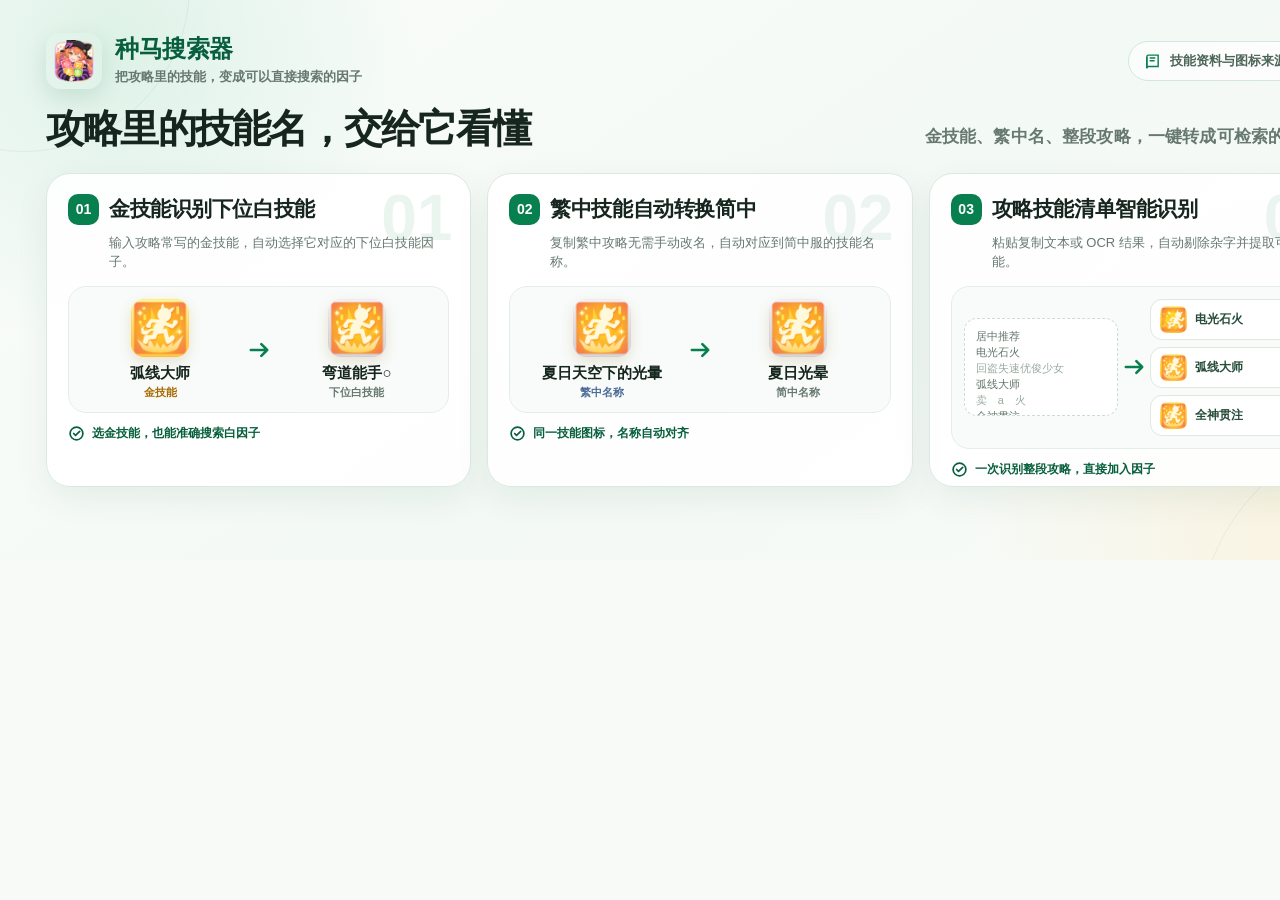
==== media/feature-intro/index.html @ c753af26 "docs: add skill recognition feature banner" ====
<!doctype html>
<html lang="zh-CN">
<head>
  <meta charset="utf-8">
  <meta name="viewport" content="width=device-width, initial-scale=1">
  <title>种马搜索器 · 技能识别功能介绍</title>
  <style>
    :root {
      --brand: #087f4f;
      --brand-deep: #075f3d;
      --brand-soft: #e8f6ee;
      --ink: #16251e;
      --muted: #66786f;
      --line: #dce9e1;
      --paper: #f7faf7;
      --gold: #f5a623;
      --blue: #4b6b96;
    }

    * { box-sizing: border-box; }

    html,
    body {
      width: 1400px;
      height: 560px;
      margin: 0;
      overflow: hidden;
      font-family: "Microsoft YaHei", "PingFang SC", "Noto Sans CJK SC", sans-serif;
      color: var(--ink);
      background: var(--paper);
    }

    .canvas {
      position: relative;
      width: 1400px;
      height: 560px;
      padding: 32px 46px 34px;
      isolation: isolate;
      background:
        radial-gradient(circle at 8% 8%, rgba(31, 170, 103, .13), transparent 22%),
        radial-gradient(circle at 94% 92%, rgba(255, 188, 70, .13), transparent 24%),
        linear-gradient(145deg, #fbfdfb 0%, #f3f9f5 54%, #f9fbf7 100%);
    }

    .canvas::before,
    .canvas::after {
      content: "";
      position: absolute;
      z-index: -1;
      border: 1px solid rgba(8, 127, 79, .08);
      border-radius: 999px;
    }

    .canvas::before { width: 330px; height: 330px; left: -142px; top: -180px; }
    .canvas::after { width: 410px; height: 410px; right: -210px; bottom: -280px; }

    .topbar {
      display: flex;
      align-items: center;
      justify-content: space-between;
      height: 58px;
    }

    .brand {
      display: flex;
      align-items: center;
      gap: 13px;
    }

    .brand img {
      width: 56px;
      height: 56px;
      border-radius: 14px;
      box-shadow: 0 8px 22px rgba(13, 95, 61, .13);
    }

    .brand strong {
      display: block;
      color: var(--brand-deep);
      font-size: 24px;
      line-height: 1.1;
      letter-spacing: -.02em;
    }

    .brand span {
      display: block;
      margin-top: 5px;
      color: var(--muted);
      font-size: 13px;
      font-weight: 600;
    }

    .source {
      display: flex;
      align-items: center;
      gap: 9px;
      padding: 10px 15px;
      border: 1px solid #d4e7da;
      border-radius: 999px;
      color: #4e665a;
      background: rgba(255, 255, 255, .72);
      font-size: 13px;
      font-weight: 700;
    }

    .source svg { width: 17px; height: 17px; color: var(--brand); }

    .hero {
      display: flex;
      align-items: end;
      justify-content: space-between;
      margin-top: 17px;
    }

    h1 {
      margin: 0;
      font-size: 39px;
      line-height: 1.12;
      letter-spacing: -.045em;
    }

    .hero p {
      margin: 0 0 3px;
      color: var(--muted);
      font-size: 17px;
      font-weight: 600;
      letter-spacing: .01em;
    }

    .cards {
      display: grid;
      grid-template-columns: repeat(3, 1fr);
      gap: 16px;
      margin-top: 22px;
    }

    .card {
      position: relative;
      height: 314px;
      overflow: hidden;
      padding: 20px 21px 18px;
      border: 1px solid var(--line);
      border-radius: 24px;
      background: rgba(255, 255, 255, .92);
      box-shadow: 0 12px 34px rgba(20, 73, 48, .07);
    }

    .card::after {
      content: attr(data-index);
      position: absolute;
      top: 12px;
      right: 18px;
      color: rgba(8, 127, 79, .08);
      font-size: 64px;
      font-weight: 900;
      line-height: 1;
    }

    .card-head {
      position: relative;
      z-index: 1;
      display: flex;
      align-items: center;
      gap: 10px;
    }

    .number {
      display: grid;
      width: 31px;
      height: 31px;
      place-items: center;
      border-radius: 10px;
      color: #fff;
      background: var(--brand);
      font-size: 14px;
      font-weight: 900;
    }

    .card h2 {
      margin: 0;
      font-size: 21px;
      line-height: 1.25;
      letter-spacing: -.02em;
    }

    .card > p {
      position: relative;
      z-index: 1;
      min-height: 40px;
      margin: 8px 0 13px 41px;
      color: var(--muted);
      font-size: 13px;
      line-height: 1.5;
    }

    .mapping {
      display: grid;
      grid-template-columns: 1fr 42px 1fr;
      align-items: center;
      min-height: 125px;
      padding: 12px 14px;
      border: 1px solid #e5ede8;
      border-radius: 18px;
      background: #f8fbf9;
    }

    .skill {
      min-width: 0;
      text-align: center;
    }

    .skill img {
      display: block;
      width: 58px;
      height: 58px;
      margin: 0 auto 7px;
      border-radius: 13px;
      box-shadow: 0 5px 13px rgba(138, 91, 12, .15);
    }

    .skill b {
      display: block;
      overflow: hidden;
      font-size: 15px;
      line-height: 1.25;
      white-space: nowrap;
      text-overflow: ellipsis;
    }

    .skill small {
      display: block;
      margin-top: 3px;
      color: var(--muted);
      font-size: 11px;
      font-weight: 700;
    }

    .arrow {
      display: grid;
      place-items: center;
      color: var(--brand);
    }

    .arrow svg { width: 28px; height: 28px; }

    .result {
      display: flex;
      align-items: center;
      gap: 7px;
      margin-top: 12px;
      color: var(--brand-deep);
      font-size: 12px;
      font-weight: 800;
    }

    .result svg { flex: 0 0 auto; width: 17px; height: 17px; }

    .recognition {
      display: grid;
      grid-template-columns: 1fr 32px 1.1fr;
      align-items: center;
      min-height: 125px;
      padding: 12px;
      border: 1px solid #e5ede8;
      border-radius: 18px;
      background: #f8fbf9;
    }

    .ocr {
      height: 98px;
      padding: 10px 11px;
      overflow: hidden;
      border: 1px dashed #cbdcd1;
      border-radius: 13px;
      color: #63766b;
      background: #fff;
      font-size: 11px;
      line-height: 1.45;
    }

    .ocr span { color: #9aaba1; }

    .chips {
      display: grid;
      gap: 7px;
    }

    .chip {
      display: flex;
      align-items: center;
      gap: 8px;
      min-width: 0;
      padding: 6px 9px;
      border: 1px solid #dbe9df;
      border-radius: 12px;
      color: #264c3a;
      background: #fff;
      font-size: 12px;
      font-weight: 800;
    }

    .chip img {
      width: 27px;
      height: 27px;
      flex: 0 0 auto;
      border-radius: 7px;
    }

    .chip span {
      min-width: 0;
      overflow: hidden;
      white-space: nowrap;
      text-overflow: ellipsis;
    }

    .gold-label { color: #a66b00 !important; }
    .traditional-label { color: var(--blue) !important; }
  </style>
</head>
<body>
  <main class="canvas" aria-label="种马搜索器技能识别功能介绍">
    <header class="topbar">
      <div class="brand">
        <img src="assets/app-icon.png" alt="种马搜索器图标">
        <div>
          <strong>种马搜索器</strong>
          <span>把攻略里的技能，变成可以直接搜索的因子</span>
        </div>
      </div>
      <div class="source">
        <svg viewBox="0 0 24 24" fill="none" stroke="currentColor" stroke-width="2" aria-hidden="true"><path d="M4 5.5A2.5 2.5 0 0 1 6.5 3H20v16H6.5A2.5 2.5 0 0 0 4 21.5z"/><path d="M4 5.5v16M8 7h8M8 11h7"/></svg>
        技能资料与图标来源：BWIKI
      </div>
    </header>

    <section class="hero">
      <h1>攻略里的技能名，交给它看懂</h1>
      <p>金技能、繁中名、整段攻略，一键转成可检索的简中因子</p>
    </section>

    <section class="cards">
      <article class="card" data-index="01">
        <div class="card-head"><span class="number">01</span><h2>金技能识别下位白技能</h2></div>
        <p>输入攻略常写的金技能，自动选择它对应的下位白技能因子。</p>
        <div class="mapping">
          <div class="skill">
            <img src="assets/skill-yellow-gold.png" alt="弧线大师技能图标">
            <b>弧线大师</b>
            <small class="gold-label">金技能</small>
          </div>
          <div class="arrow">
            <svg viewBox="0 0 24 24" fill="none" stroke="currentColor" stroke-width="2.2" stroke-linecap="round" stroke-linejoin="round" aria-hidden="true"><path d="M5 12h14M14 7l5 5-5 5"/></svg>
          </div>
          <div class="skill">
            <img src="assets/skill-yellow-normal.png" alt="弯道能手技能图标">
            <b>弯道能手○</b>
            <small>下位白技能</small>
          </div>
        </div>
        <div class="result">
          <svg viewBox="0 0 24 24" fill="none" stroke="currentColor" stroke-width="2.4" stroke-linecap="round" stroke-linejoin="round" aria-hidden="true"><circle cx="12" cy="12" r="9"/><path d="m8 12 2.6 2.6L16.5 9"/></svg>
          选金技能，也能准确搜索白因子
        </div>
      </article>

      <article class="card" data-index="02">
        <div class="card-head"><span class="number">02</span><h2>繁中技能自动转换简中</h2></div>
        <p>复制繁中攻略无需手动改名，自动对应到简中服的技能名称。</p>
        <div class="mapping">
          <div class="skill">
            <img src="assets/skill-yellow-normal.png" alt="夏日天空下的光暈技能图标">
            <b>夏日天空下的光暈</b>
            <small class="traditional-label">繁中名称</small>
          </div>
          <div class="arrow">
            <svg viewBox="0 0 24 24" fill="none" stroke="currentColor" stroke-width="2.2" stroke-linecap="round" stroke-linejoin="round" aria-hidden="true"><path d="M5 12h14M14 7l5 5-5 5"/></svg>
          </div>
          <div class="skill">
            <img src="assets/skill-yellow-normal.png" alt="夏日光晕技能图标">
            <b>夏日光晕</b>
            <small>简中名称</small>
          </div>
        </div>
        <div class="result">
          <svg viewBox="0 0 24 24" fill="none" stroke="currentColor" stroke-width="2.4" stroke-linecap="round" stroke-linejoin="round" aria-hidden="true"><circle cx="12" cy="12" r="9"/><path d="m8 12 2.6 2.6L16.5 9"/></svg>
          同一技能图标，名称自动对齐
        </div>
      </article>

      <article class="card" data-index="03">
        <div class="card-head"><span class="number">03</span><h2>攻略技能清单智能识别</h2></div>
        <p>粘贴复制文本或 OCR 结果，自动剔除杂字并提取可用技能。</p>
        <div class="recognition">
          <div class="ocr">
            居中推荐<br>
            电光石火<br>
            <span>回盗失速优俊少女</span><br>
            弧线大师<br>
            <span>卖　a　火</span><br>
            全神贯注
          </div>
          <div class="arrow">
            <svg viewBox="0 0 24 24" fill="none" stroke="currentColor" stroke-width="2.2" stroke-linecap="round" stroke-linejoin="round" aria-hidden="true"><path d="M5 12h14M14 7l5 5-5 5"/></svg>
          </div>
          <div class="chips">
            <div class="chip"><img src="assets/skill-accel-gold.png" alt=""><span>电光石火</span></div>
            <div class="chip"><img src="assets/skill-yellow-gold.png" alt=""><span>弧线大师</span></div>
            <div class="chip"><img src="assets/skill-yellow-gold.png" alt=""><span>全神贯注</span></div>
          </div>
        </div>
        <div class="result">
          <svg viewBox="0 0 24 24" fill="none" stroke="currentColor" stroke-width="2.4" stroke-linecap="round" stroke-linejoin="round" aria-hidden="true"><circle cx="12" cy="12" r="9"/><path d="m8 12 2.6 2.6L16.5 9"/></svg>
          一次识别整段攻略，直接加入因子
        </div>
      </article>
    </section>
  </main>
</body>
</html>
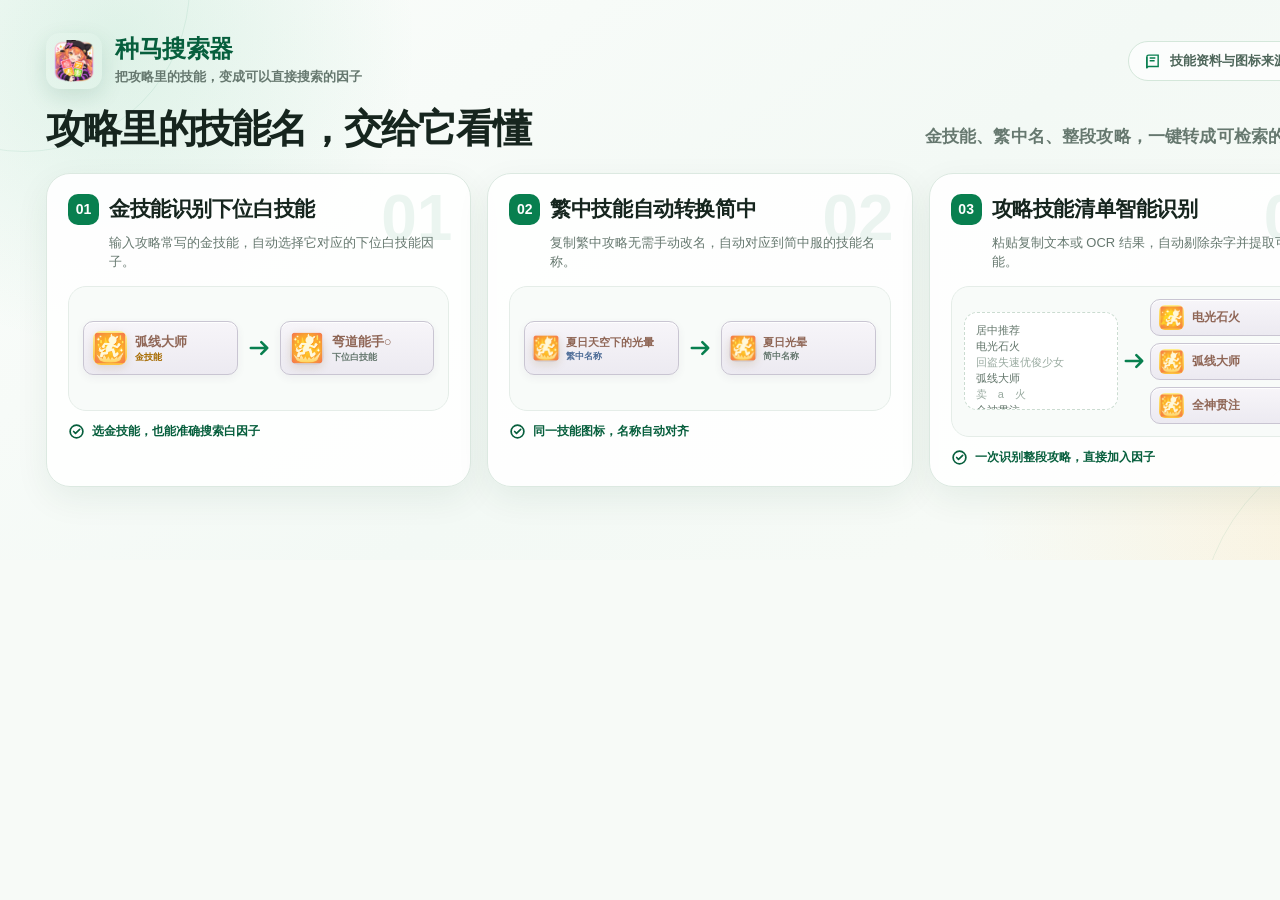
==== commit 73bb149a: "docs: present skills as factor chips" ====
--- a/media/feature-intro/index.html
+++ b/media/feature-intro/index.html
@@ -205,23 +205,38 @@
     }
 
     .skill {
+      display: grid;
+      grid-template-columns: 34px minmax(0, 1fr);
+      grid-template-rows: auto auto;
+      align-items: center;
+      column-gap: 8px;
       min-width: 0;
-      text-align: center;
+      min-height: 54px;
+      padding: 7px 9px;
+      border: 1px solid #c9c5d2;
+      border-radius: 10px;
+      text-align: left;
+      background: linear-gradient(180deg, #f7f5f9 0%, #eceaf1 100%);
+      box-shadow: inset 0 1px 0 rgba(255, 255, 255, .9), 0 3px 8px rgba(67, 56, 83, .06);
     }
 
     .skill img {
       display: block;
-      width: 58px;
-      height: 58px;
-      margin: 0 auto 7px;
-      border-radius: 13px;
-      box-shadow: 0 5px 13px rgba(138, 91, 12, .15);
+      grid-row: 1 / 3;
+      width: 34px;
+      height: 34px;
+      margin: 0;
+      border-radius: 8px;
+      box-shadow: 0 3px 8px rgba(138, 91, 12, .14);
     }
 
     .skill b {
       display: block;
-      overflow: hidden;
-      font-size: 15px;
+      align-self: end;
+      min-width: 0;
+      overflow: hidden;
+      color: #8f6656;
+      font-size: 13px;
       line-height: 1.25;
       white-space: nowrap;
       text-overflow: ellipsis;
@@ -229,11 +244,32 @@
 
     .skill small {
       display: block;
-      margin-top: 3px;
+      align-self: start;
+      min-width: 0;
+      margin-top: 2px;
+      overflow: hidden;
       color: var(--muted);
-      font-size: 11px;
+      font-size: 9px;
       font-weight: 700;
-    }
+      line-height: 1.2;
+      white-space: nowrap;
+      text-overflow: ellipsis;
+    }
+
+    .card:nth-child(2) .skill {
+      grid-template-columns: 28px minmax(0, 1fr);
+      column-gap: 6px;
+      padding-inline: 7px;
+    }
+
+    .card:nth-child(2) .skill img {
+      width: 28px;
+      height: 28px;
+      border-radius: 7px;
+    }
+
+    .card:nth-child(2) .skill b { font-size: 10.5px; }
+    .card:nth-child(2) .skill small { font-size: 8.5px; }
 
     .arrow {
       display: grid;
@@ -290,20 +326,21 @@
       align-items: center;
       gap: 8px;
       min-width: 0;
-      padding: 6px 9px;
-      border: 1px solid #dbe9df;
-      border-radius: 12px;
-      color: #264c3a;
-      background: #fff;
+      padding: 5px 8px;
+      border: 1px solid #c9c5d2;
+      border-radius: 10px;
+      color: #8f6656;
+      background: linear-gradient(180deg, #f7f5f9 0%, #eceaf1 100%);
       font-size: 12px;
       font-weight: 800;
+      box-shadow: inset 0 1px 0 rgba(255, 255, 255, .9);
     }
 
     .chip img {
-      width: 27px;
-      height: 27px;
+      width: 25px;
+      height: 25px;
       flex: 0 0 auto;
-      border-radius: 7px;
+      border-radius: 6px;
     }
 
     .chip span {
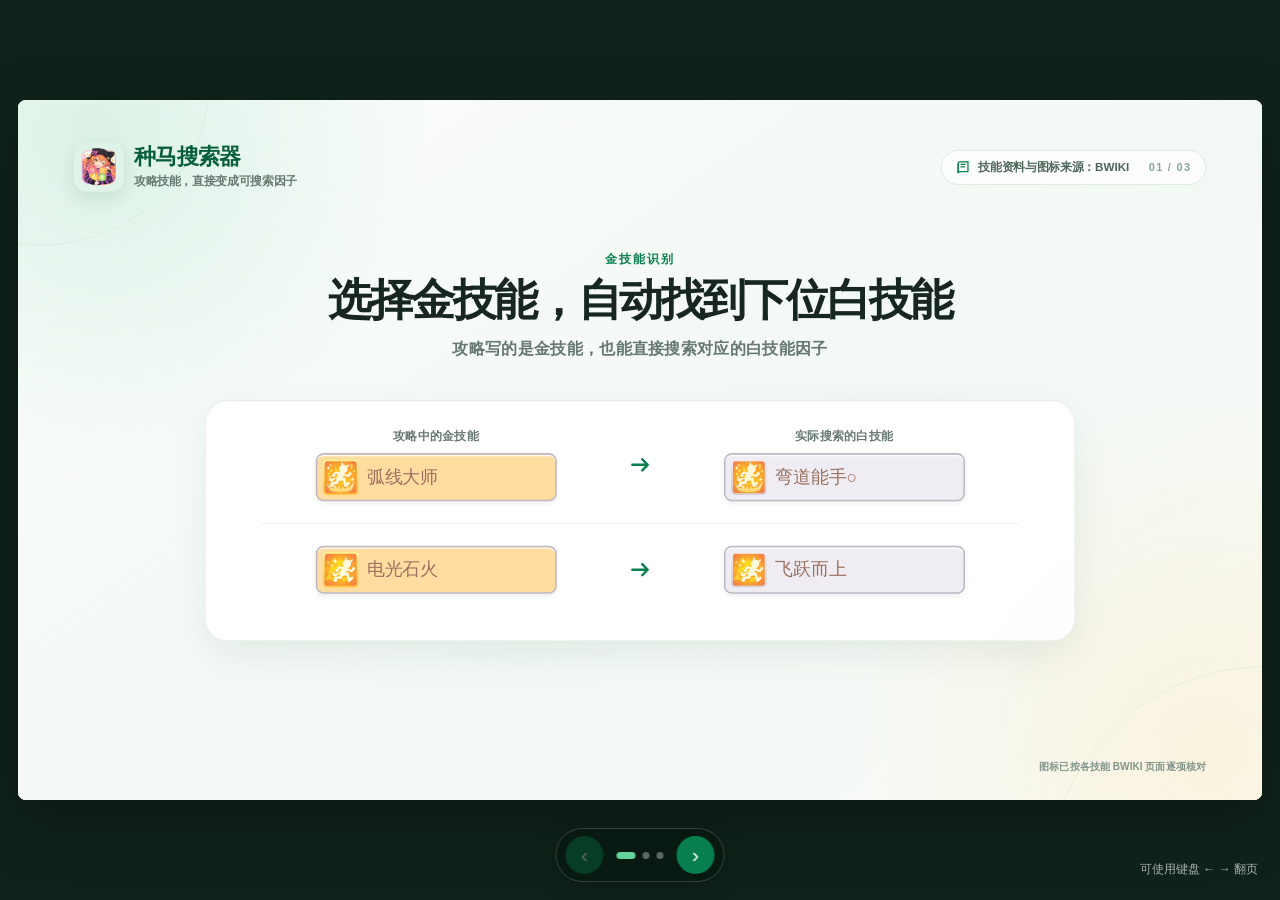
==== commit e0d4346f: "docs: convert feature intro to 16 by 9 slide deck" ====
--- a/media/feature-intro/index.html
+++ b/media/feature-intro/index.html
@@ -3,454 +3,112 @@
 <head>
   <meta charset="utf-8">
   <meta name="viewport" content="width=device-width, initial-scale=1">
-  <title>种马搜索器 · 技能识别功能介绍</title>
+  <title>种马搜索器 · 功能介绍</title>
   <style>
-    :root {
-      --brand: #087f4f;
-      --brand-deep: #075f3d;
-      --brand-soft: #e8f6ee;
-      --ink: #16251e;
-      --muted: #66786f;
-      --line: #dce9e1;
-      --paper: #f7faf7;
-      --gold: #f5a623;
-      --blue: #4b6b96;
+    * { box-sizing: border-box; }
+    html, body { width: 100%; height: 100%; margin: 0; overflow: hidden; }
+    body {
+      color: #f4fbf7;
+      background: #10231a;
+      font-family: "Microsoft YaHei", "PingFang SC", sans-serif;
     }
-
-    * { box-sizing: border-box; }
-
-    html,
-    body {
-      width: 1400px;
-      height: 560px;
-      margin: 0;
+    .viewport { position: fixed; inset: 0; overflow: hidden; }
+    .deck {
+      position: absolute;
+      top: 50%;
+      left: 50%;
+      width: 1600px;
+      height: 900px;
       overflow: hidden;
-      font-family: "Microsoft YaHei", "PingFang SC", "Noto Sans CJK SC", sans-serif;
-      color: var(--ink);
-      background: var(--paper);
+      border-radius: 10px;
+      background: #f6faf7;
+      box-shadow: 0 24px 80px rgba(0, 0, 0, .34);
+      transform-origin: center center;
     }
-
-    .canvas {
-      position: relative;
-      width: 1400px;
-      height: 560px;
-      padding: 32px 46px 34px;
-      isolation: isolate;
-      background:
-        radial-gradient(circle at 8% 8%, rgba(31, 170, 103, .13), transparent 22%),
-        radial-gradient(circle at 94% 92%, rgba(255, 188, 70, .13), transparent 24%),
-        linear-gradient(145deg, #fbfdfb 0%, #f3f9f5 54%, #f9fbf7 100%);
-    }
-
-    .canvas::before,
-    .canvas::after {
-      content: "";
-      position: absolute;
-      z-index: -1;
-      border: 1px solid rgba(8, 127, 79, .08);
-      border-radius: 999px;
-    }
-
-    .canvas::before { width: 330px; height: 330px; left: -142px; top: -180px; }
-    .canvas::after { width: 410px; height: 410px; right: -210px; bottom: -280px; }
-
-    .topbar {
-      display: flex;
-      align-items: center;
-      justify-content: space-between;
-      height: 58px;
-    }
-
-    .brand {
-      display: flex;
-      align-items: center;
-      gap: 13px;
-    }
-
-    .brand img {
-      width: 56px;
-      height: 56px;
-      border-radius: 14px;
-      box-shadow: 0 8px 22px rgba(13, 95, 61, .13);
-    }
-
-    .brand strong {
-      display: block;
-      color: var(--brand-deep);
-      font-size: 24px;
-      line-height: 1.1;
-      letter-spacing: -.02em;
-    }
-
-    .brand span {
-      display: block;
-      margin-top: 5px;
-      color: var(--muted);
-      font-size: 13px;
-      font-weight: 600;
-    }
-
-    .source {
-      display: flex;
-      align-items: center;
-      gap: 9px;
-      padding: 10px 15px;
-      border: 1px solid #d4e7da;
-      border-radius: 999px;
-      color: #4e665a;
-      background: rgba(255, 255, 255, .72);
-      font-size: 13px;
-      font-weight: 700;
-    }
-
-    .source svg { width: 17px; height: 17px; color: var(--brand); }
-
-    .hero {
-      display: flex;
-      align-items: end;
-      justify-content: space-between;
-      margin-top: 17px;
-    }
-
-    h1 {
-      margin: 0;
-      font-size: 39px;
-      line-height: 1.12;
-      letter-spacing: -.045em;
-    }
-
-    .hero p {
-      margin: 0 0 3px;
-      color: var(--muted);
-      font-size: 17px;
-      font-weight: 600;
-      letter-spacing: .01em;
-    }
-
-    .cards {
-      display: grid;
-      grid-template-columns: repeat(3, 1fr);
-      gap: 16px;
-      margin-top: 22px;
-    }
-
-    .card {
-      position: relative;
-      height: 314px;
-      overflow: hidden;
-      padding: 20px 21px 18px;
-      border: 1px solid var(--line);
-      border-radius: 24px;
-      background: rgba(255, 255, 255, .92);
-      box-shadow: 0 12px 34px rgba(20, 73, 48, .07);
-    }
-
-    .card::after {
-      content: attr(data-index);
-      position: absolute;
-      top: 12px;
-      right: 18px;
-      color: rgba(8, 127, 79, .08);
-      font-size: 64px;
-      font-weight: 900;
-      line-height: 1;
-    }
-
-    .card-head {
-      position: relative;
-      z-index: 1;
+    iframe { position: absolute; inset: 0; width: 1600px; height: 900px; border: 0; opacity: 0; pointer-events: none; transition: opacity .18s ease; }
+    iframe.active { opacity: 1; pointer-events: auto; }
+    .controls {
+      position: fixed;
+      left: 50%;
+      bottom: 18px;
+      z-index: 2;
       display: flex;
       align-items: center;
       gap: 10px;
+      padding: 7px 9px;
+      border: 1px solid rgba(255,255,255,.18);
+      border-radius: 999px;
+      background: rgba(8, 25, 17, .84);
+      box-shadow: 0 8px 24px rgba(0,0,0,.22);
+      transform: translateX(-50%);
+      backdrop-filter: blur(12px);
     }
-
-    .number {
+    button {
       display: grid;
-      width: 31px;
-      height: 31px;
+      width: 38px;
+      height: 38px;
       place-items: center;
-      border-radius: 10px;
+      border: 0;
+      border-radius: 50%;
       color: #fff;
-      background: var(--brand);
-      font-size: 14px;
-      font-weight: 900;
+      background: #087f4f;
+      font-size: 21px;
+      cursor: pointer;
     }
-
-    .card h2 {
-      margin: 0;
-      font-size: 21px;
-      line-height: 1.25;
-      letter-spacing: -.02em;
-    }
-
-    .card > p {
-      position: relative;
-      z-index: 1;
-      min-height: 40px;
-      margin: 8px 0 13px 41px;
-      color: var(--muted);
-      font-size: 13px;
-      line-height: 1.5;
-    }
-
-    .mapping {
-      display: grid;
-      grid-template-columns: 1fr 42px 1fr;
-      align-items: center;
-      min-height: 125px;
-      padding: 12px 14px;
-      border: 1px solid #e5ede8;
-      border-radius: 18px;
-      background: #f8fbf9;
-    }
-
-    .skill {
-      display: grid;
-      grid-template-columns: 34px minmax(0, 1fr);
-      grid-template-rows: auto auto;
-      align-items: center;
-      column-gap: 8px;
-      min-width: 0;
-      min-height: 54px;
-      padding: 7px 9px;
-      border: 1px solid #c9c5d2;
-      border-radius: 10px;
-      text-align: left;
-      background: linear-gradient(180deg, #f7f5f9 0%, #eceaf1 100%);
-      box-shadow: inset 0 1px 0 rgba(255, 255, 255, .9), 0 3px 8px rgba(67, 56, 83, .06);
-    }
-
-    .skill img {
-      display: block;
-      grid-row: 1 / 3;
-      width: 34px;
-      height: 34px;
-      margin: 0;
-      border-radius: 8px;
-      box-shadow: 0 3px 8px rgba(138, 91, 12, .14);
-    }
-
-    .skill b {
-      display: block;
-      align-self: end;
-      min-width: 0;
-      overflow: hidden;
-      color: #8f6656;
-      font-size: 13px;
-      line-height: 1.25;
-      white-space: nowrap;
-      text-overflow: ellipsis;
-    }
-
-    .skill small {
-      display: block;
-      align-self: start;
-      min-width: 0;
-      margin-top: 2px;
-      overflow: hidden;
-      color: var(--muted);
-      font-size: 9px;
-      font-weight: 700;
-      line-height: 1.2;
-      white-space: nowrap;
-      text-overflow: ellipsis;
-    }
-
-    .card:nth-child(2) .skill {
-      grid-template-columns: 28px minmax(0, 1fr);
-      column-gap: 6px;
-      padding-inline: 7px;
-    }
-
-    .card:nth-child(2) .skill img {
-      width: 28px;
-      height: 28px;
-      border-radius: 7px;
-    }
-
-    .card:nth-child(2) .skill b { font-size: 10.5px; }
-    .card:nth-child(2) .skill small { font-size: 8.5px; }
-
-    .arrow {
-      display: grid;
-      place-items: center;
-      color: var(--brand);
-    }
-
-    .arrow svg { width: 28px; height: 28px; }
-
-    .result {
-      display: flex;
-      align-items: center;
-      gap: 7px;
-      margin-top: 12px;
-      color: var(--brand-deep);
-      font-size: 12px;
-      font-weight: 800;
-    }
-
-    .result svg { flex: 0 0 auto; width: 17px; height: 17px; }
-
-    .recognition {
-      display: grid;
-      grid-template-columns: 1fr 32px 1.1fr;
-      align-items: center;
-      min-height: 125px;
-      padding: 12px;
-      border: 1px solid #e5ede8;
-      border-radius: 18px;
-      background: #f8fbf9;
-    }
-
-    .ocr {
-      height: 98px;
-      padding: 10px 11px;
-      overflow: hidden;
-      border: 1px dashed #cbdcd1;
-      border-radius: 13px;
-      color: #63766b;
-      background: #fff;
-      font-size: 11px;
-      line-height: 1.45;
-    }
-
-    .ocr span { color: #9aaba1; }
-
-    .chips {
-      display: grid;
-      gap: 7px;
-    }
-
-    .chip {
-      display: flex;
-      align-items: center;
-      gap: 8px;
-      min-width: 0;
-      padding: 5px 8px;
-      border: 1px solid #c9c5d2;
-      border-radius: 10px;
-      color: #8f6656;
-      background: linear-gradient(180deg, #f7f5f9 0%, #eceaf1 100%);
-      font-size: 12px;
-      font-weight: 800;
-      box-shadow: inset 0 1px 0 rgba(255, 255, 255, .9);
-    }
-
-    .chip img {
-      width: 25px;
-      height: 25px;
-      flex: 0 0 auto;
-      border-radius: 6px;
-    }
-
-    .chip span {
-      min-width: 0;
-      overflow: hidden;
-      white-space: nowrap;
-      text-overflow: ellipsis;
-    }
-
-    .gold-label { color: #a66b00 !important; }
-    .traditional-label { color: var(--blue) !important; }
+    button:disabled { opacity: .35; cursor: default; }
+    .dots { display: flex; gap: 7px; padding: 0 3px; }
+    .dot { width: 7px; height: 7px; border-radius: 50%; background: rgba(255,255,255,.35); }
+    .dot.active { width: 19px; border-radius: 999px; background: #65d39c; }
+    .hint { position: fixed; right: 22px; bottom: 22px; color: rgba(255,255,255,.64); font-size: 12px; }
+    @media (prefers-reduced-motion: reduce) { iframe { transition: none; } }
   </style>
 </head>
 <body>
-  <main class="canvas" aria-label="种马搜索器技能识别功能介绍">
-    <header class="topbar">
-      <div class="brand">
-        <img src="assets/app-icon.png" alt="种马搜索器图标">
-        <div>
-          <strong>种马搜索器</strong>
-          <span>把攻略里的技能，变成可以直接搜索的因子</span>
-        </div>
-      </div>
-      <div class="source">
-        <svg viewBox="0 0 24 24" fill="none" stroke="currentColor" stroke-width="2" aria-hidden="true"><path d="M4 5.5A2.5 2.5 0 0 1 6.5 3H20v16H6.5A2.5 2.5 0 0 0 4 21.5z"/><path d="M4 5.5v16M8 7h8M8 11h7"/></svg>
-        技能资料与图标来源：BWIKI
-      </div>
-    </header>
-
-    <section class="hero">
-      <h1>攻略里的技能名，交给它看懂</h1>
-      <p>金技能、繁中名、整段攻略，一键转成可检索的简中因子</p>
-    </section>
-
-    <section class="cards">
-      <article class="card" data-index="01">
-        <div class="card-head"><span class="number">01</span><h2>金技能识别下位白技能</h2></div>
-        <p>输入攻略常写的金技能，自动选择它对应的下位白技能因子。</p>
-        <div class="mapping">
-          <div class="skill">
-            <img src="assets/skill-yellow-gold.png" alt="弧线大师技能图标">
-            <b>弧线大师</b>
-            <small class="gold-label">金技能</small>
-          </div>
-          <div class="arrow">
-            <svg viewBox="0 0 24 24" fill="none" stroke="currentColor" stroke-width="2.2" stroke-linecap="round" stroke-linejoin="round" aria-hidden="true"><path d="M5 12h14M14 7l5 5-5 5"/></svg>
-          </div>
-          <div class="skill">
-            <img src="assets/skill-yellow-normal.png" alt="弯道能手技能图标">
-            <b>弯道能手○</b>
-            <small>下位白技能</small>
-          </div>
-        </div>
-        <div class="result">
-          <svg viewBox="0 0 24 24" fill="none" stroke="currentColor" stroke-width="2.4" stroke-linecap="round" stroke-linejoin="round" aria-hidden="true"><circle cx="12" cy="12" r="9"/><path d="m8 12 2.6 2.6L16.5 9"/></svg>
-          选金技能，也能准确搜索白因子
-        </div>
-      </article>
-
-      <article class="card" data-index="02">
-        <div class="card-head"><span class="number">02</span><h2>繁中技能自动转换简中</h2></div>
-        <p>复制繁中攻略无需手动改名，自动对应到简中服的技能名称。</p>
-        <div class="mapping">
-          <div class="skill">
-            <img src="assets/skill-yellow-normal.png" alt="夏日天空下的光暈技能图标">
-            <b>夏日天空下的光暈</b>
-            <small class="traditional-label">繁中名称</small>
-          </div>
-          <div class="arrow">
-            <svg viewBox="0 0 24 24" fill="none" stroke="currentColor" stroke-width="2.2" stroke-linecap="round" stroke-linejoin="round" aria-hidden="true"><path d="M5 12h14M14 7l5 5-5 5"/></svg>
-          </div>
-          <div class="skill">
-            <img src="assets/skill-yellow-normal.png" alt="夏日光晕技能图标">
-            <b>夏日光晕</b>
-            <small>简中名称</small>
-          </div>
-        </div>
-        <div class="result">
-          <svg viewBox="0 0 24 24" fill="none" stroke="currentColor" stroke-width="2.4" stroke-linecap="round" stroke-linejoin="round" aria-hidden="true"><circle cx="12" cy="12" r="9"/><path d="m8 12 2.6 2.6L16.5 9"/></svg>
-          同一技能图标，名称自动对齐
-        </div>
-      </article>
-
-      <article class="card" data-index="03">
-        <div class="card-head"><span class="number">03</span><h2>攻略技能清单智能识别</h2></div>
-        <p>粘贴复制文本或 OCR 结果，自动剔除杂字并提取可用技能。</p>
-        <div class="recognition">
-          <div class="ocr">
-            居中推荐<br>
-            电光石火<br>
-            <span>回盗失速优俊少女</span><br>
-            弧线大师<br>
-            <span>卖　a　火</span><br>
-            全神贯注
-          </div>
-          <div class="arrow">
-            <svg viewBox="0 0 24 24" fill="none" stroke="currentColor" stroke-width="2.2" stroke-linecap="round" stroke-linejoin="round" aria-hidden="true"><path d="M5 12h14M14 7l5 5-5 5"/></svg>
-          </div>
-          <div class="chips">
-            <div class="chip"><img src="assets/skill-accel-gold.png" alt=""><span>电光石火</span></div>
-            <div class="chip"><img src="assets/skill-yellow-gold.png" alt=""><span>弧线大师</span></div>
-            <div class="chip"><img src="assets/skill-yellow-gold.png" alt=""><span>全神贯注</span></div>
-          </div>
-        </div>
-        <div class="result">
-          <svg viewBox="0 0 24 24" fill="none" stroke="currentColor" stroke-width="2.4" stroke-linecap="round" stroke-linejoin="round" aria-hidden="true"><circle cx="12" cy="12" r="9"/><path d="m8 12 2.6 2.6L16.5 9"/></svg>
-          一次识别整段攻略，直接加入因子
-        </div>
-      </article>
+  <main class="viewport" aria-label="种马搜索器三页功能介绍">
+    <section class="deck" id="deck">
+      <iframe class="active" src="01-gold-to-white.html" title="第1页：金技能识别下位白技能"></iframe>
+      <iframe src="02-traditional-to-simplified.html" title="第2页：繁中技能自动转换简中"></iframe>
+      <iframe src="03-guide-recognition.html" title="第3页：攻略技能清单智能识别"></iframe>
     </section>
   </main>
+  <nav class="controls" aria-label="幻灯片翻页">
+    <button id="prev" type="button" aria-label="上一页">‹</button>
+    <div class="dots" aria-hidden="true"><span class="dot active"></span><span class="dot"></span><span class="dot"></span></div>
+    <button id="next" type="button" aria-label="下一页">›</button>
+  </nav>
+  <div class="hint">可使用键盘 ← → 翻页</div>
+  <script>
+    const slides = [...document.querySelectorAll('iframe')];
+    const dots = [...document.querySelectorAll('.dot')];
+    const deck = document.getElementById('deck');
+    const prev = document.getElementById('prev');
+    const next = document.getElementById('next');
+    let current = 0;
+
+    function resizeDeck() {
+      const scale = Math.min((innerWidth - 36) / 1600, (innerHeight - 36) / 900);
+      deck.style.transform = `translate(-50%, -50%) scale(${Math.max(.1, scale)})`;
+    }
+
+    function show(index) {
+      current = Math.max(0, Math.min(slides.length - 1, index));
+      slides.forEach((slide, i) => slide.classList.toggle('active', i === current));
+      dots.forEach((dot, i) => dot.classList.toggle('active', i === current));
+      prev.disabled = current === 0;
+      next.disabled = current === slides.length - 1;
+    }
+
+    prev.addEventListener('click', () => show(current - 1));
+    next.addEventListener('click', () => show(current + 1));
+    addEventListener('keydown', event => {
+      if (event.key === 'ArrowLeft' || event.key === 'PageUp') show(current - 1);
+      if (event.key === 'ArrowRight' || event.key === 'PageDown' || event.key === ' ') show(current + 1);
+      if (event.key === 'Home') show(0);
+      if (event.key === 'End') show(slides.length - 1);
+    });
+    addEventListener('resize', resizeDeck);
+    resizeDeck();
+    show(0);
+  </script>
 </body>
 </html>
